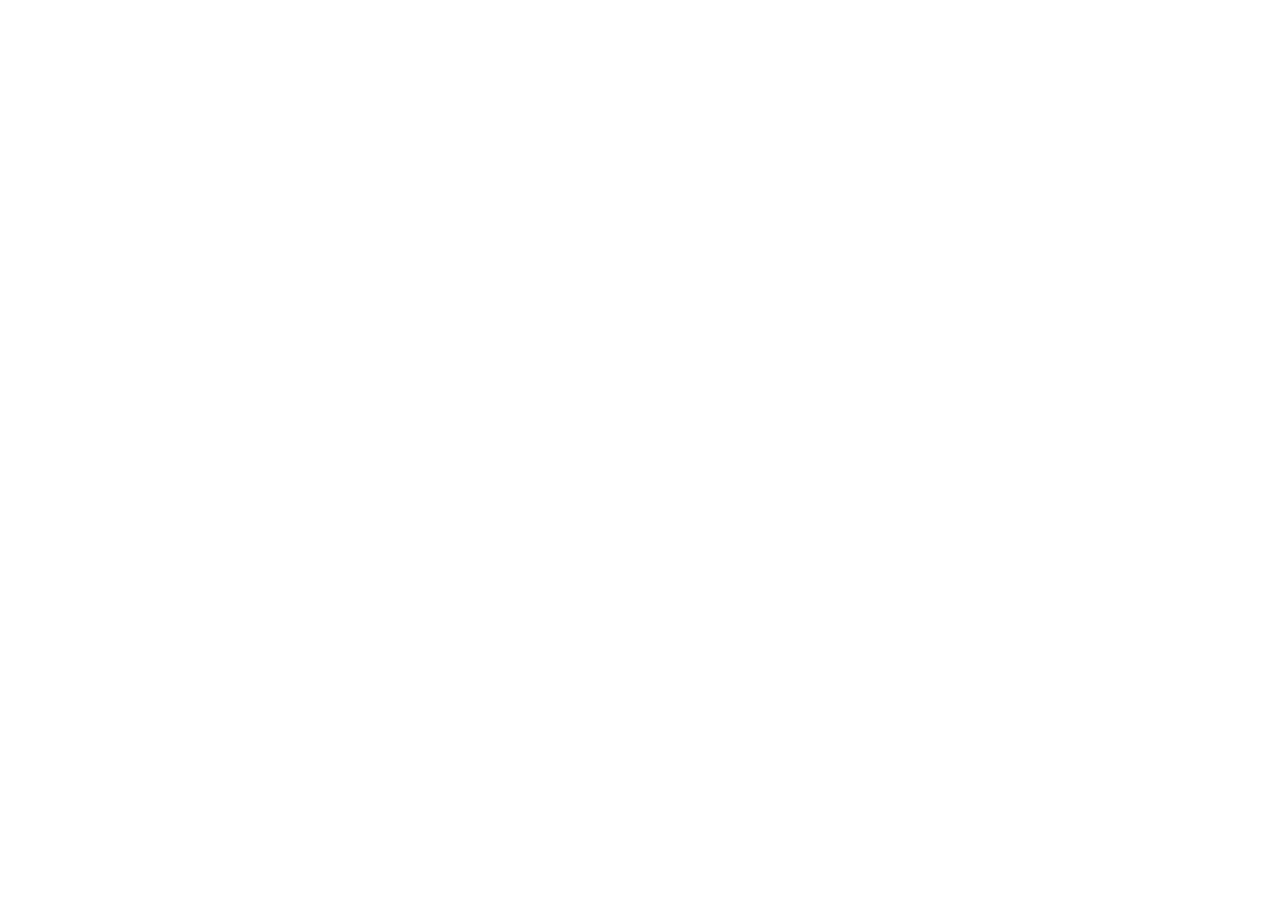
==== index.html @ ca1c9c1f "feat: add responsive tenderBOLT app shell" ====
<!doctype html>
<html lang="ru">
<head>
  <meta charset="utf-8">
  <meta name="viewport" content="width=device-width,initial-scale=1">
  <meta name="theme-color" content="#0b1428">
  <meta name="description" content="tenderBOLT — рабочее пространство по тендерам Казахстана, демонстрационный MVP">
  <title>tenderBOLT — рабочее пространство закупок</title>
  <link rel="stylesheet" href="./styles.css">
</head>
<body>
  <div id="app" aria-live="polite"></div>
  <script src="./app.js" defer></script>
</body>
</html>
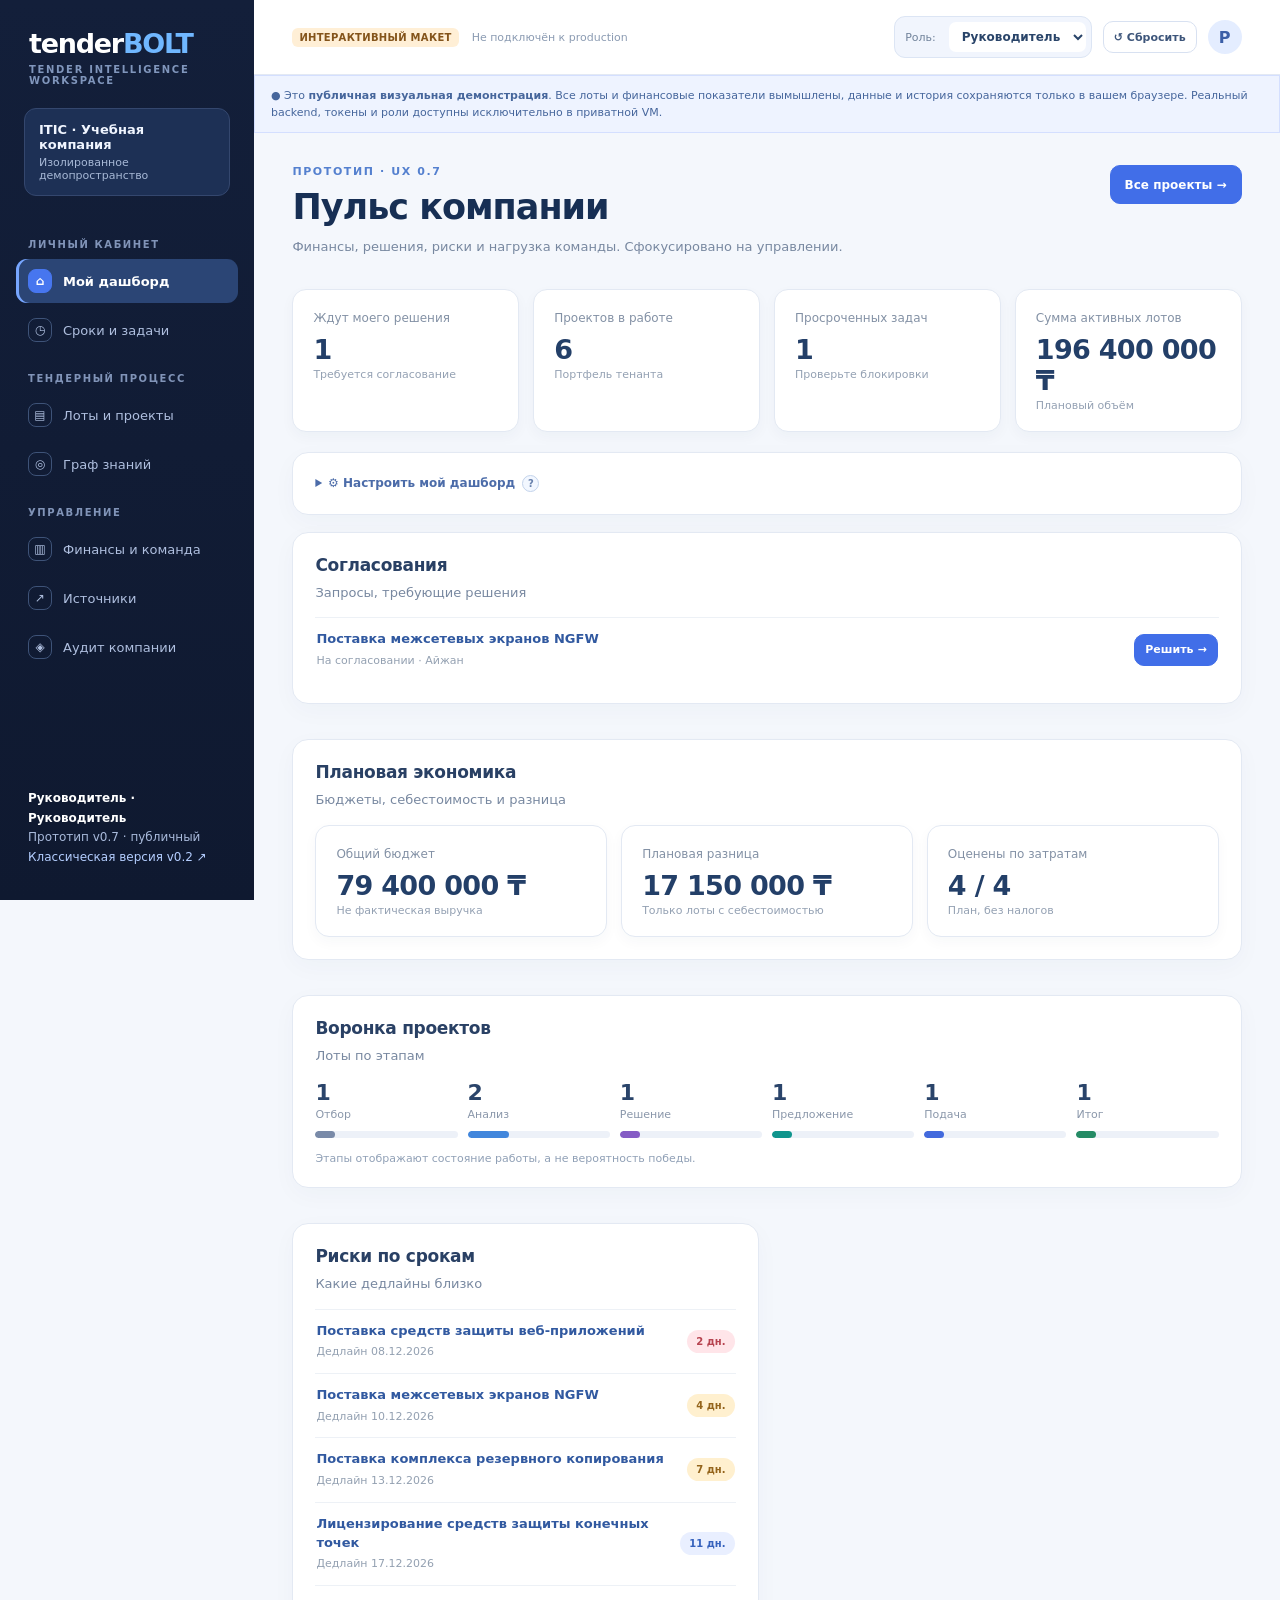
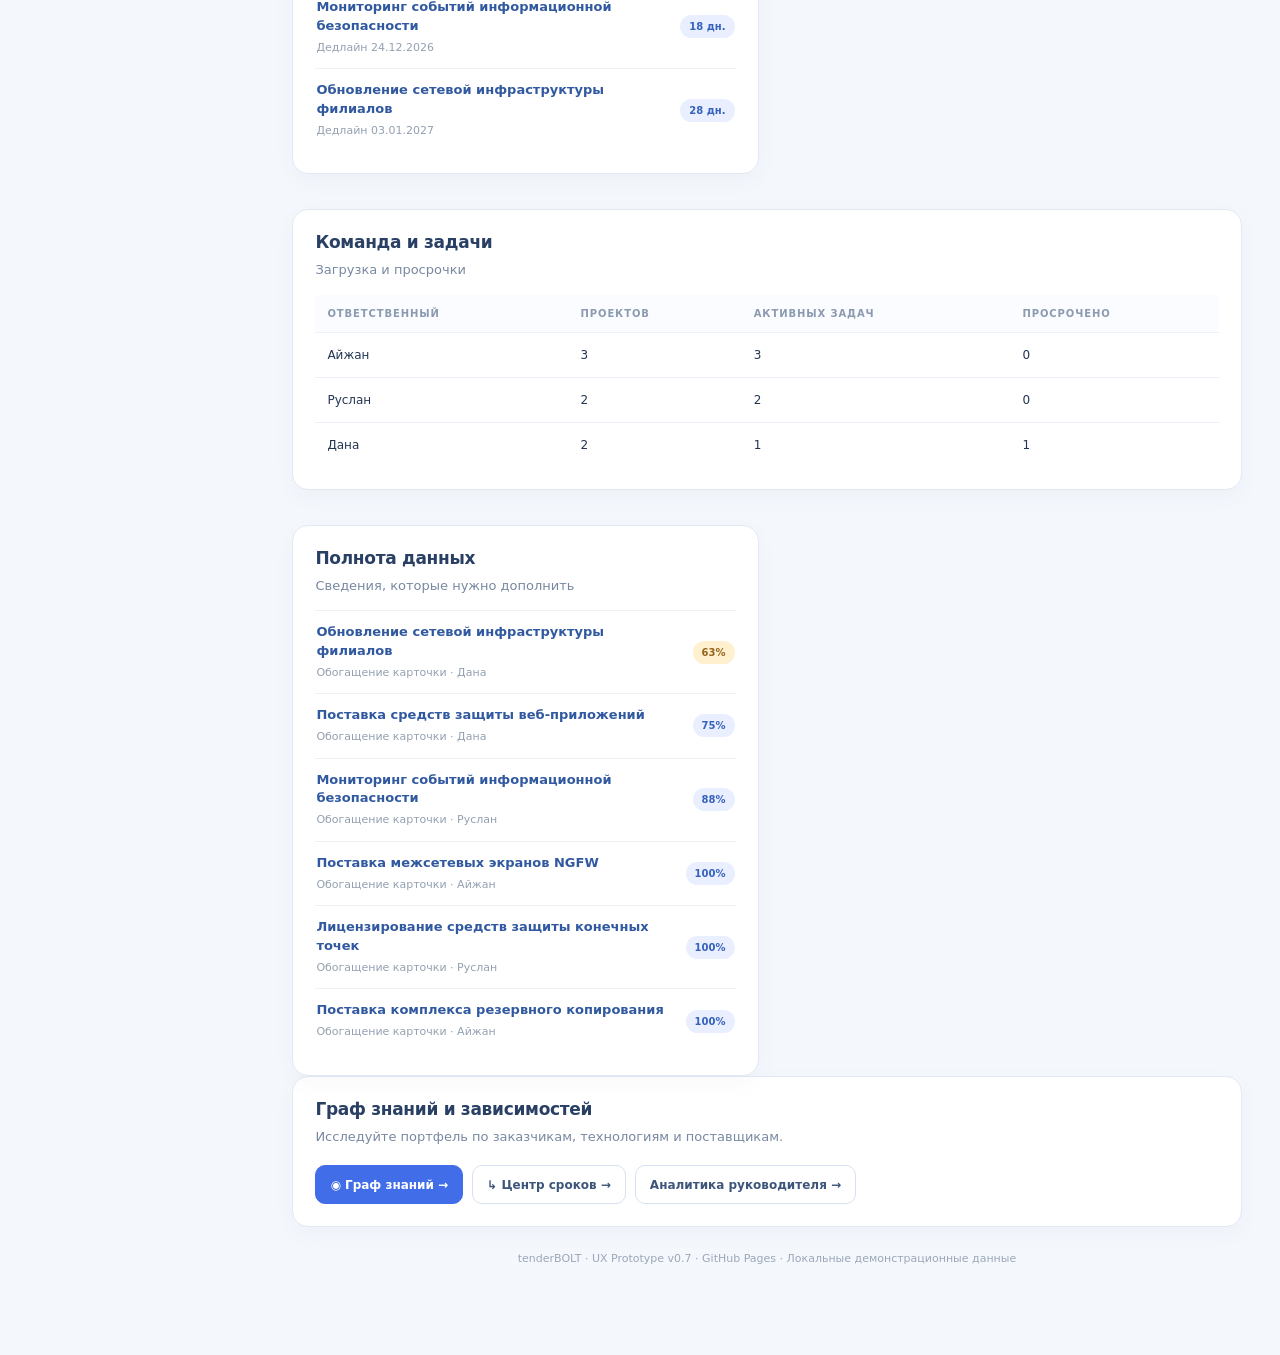
==== commit 925bc105: "Publish tenderBOLT v0.7 UX prototype on GitHub Pages while keeping classic demo" ====
--- a/index.html
+++ b/index.html
@@ -3,13 +3,14 @@
 <head>
   <meta charset="utf-8">
   <meta name="viewport" content="width=device-width,initial-scale=1">
-  <meta name="theme-color" content="#0b1428">
-  <meta name="description" content="tenderBOLT — рабочее пространство по тендерам Казахстана, демонстрационный MVP">
-  <title>tenderBOLT — рабочее пространство закупок</title>
-  <link rel="stylesheet" href="./styles.css">
+  <meta name="theme-color" content="#111d38">
+  <meta name="description" content="tenderBOLT — интерактивный статический UX-прототип руководителя и оператора с дашбордами, карточками, графом и аудитом">
+  <title>tenderBOLT — интерактивный прототип v0.7</title>
+  <link rel="stylesheet" href="./prototype.css">
 </head>
 <body>
   <div id="app" aria-live="polite"></div>
-  <script src="./app.js" defer></script>
+  <noscript>Для интерактивного прототипа нужен JavaScript. Исходная статическая версия доступна по адресу classic.html.</noscript>
+  <script src="./prototype.js" defer></script>
 </body>
 </html>
--- a/prototype.css
+++ b/prototype.css
@@ -0,0 +1,21 @@
+
+:root{color-scheme:light;font-family:Inter,ui-sans-serif,system-ui,-apple-system,"Segoe UI",Arial,sans-serif;--nav:#111d38;--nav-soft:#23395f;--primary:#416de6;--deep:#1b3156;--text:#233553;--muted:#7888a0;--line:#e3e9f3;--page:#f4f7fc;--green:#18875b;--amber:#ad761e;--red:#c34950;--blue:#3764de;--purple:#875cbe;--teal:#008e92;box-sizing:border-box}
+*{box-sizing:border-box}body{margin:0;background:var(--page);color:var(--text)}button,input,textarea,select{font:inherit}button{cursor:pointer}a{color:#315bd1;text-decoration:none}a:hover{text-decoration:underline}button:focus-visible,a:focus-visible,select:focus-visible,input:focus-visible,textarea:focus-visible,summary:focus-visible{outline:3px solid #95b2ff;outline-offset:2px}.app{min-height:100vh;display:grid;grid-template-columns:254px minmax(0,1fr)}
+.sidebar{background:linear-gradient(180deg,#131f3a,#0f1930);color:#d7e2fc;padding:28px 16px;display:flex;flex-direction:column;min-height:100vh;position:sticky;top:0;height:100vh;overflow-y:auto}
+.logo{font-size:27px;font-weight:850;letter-spacing:-1.25px;color:#fff;padding:0 13px}.logo span{color:#70b7ff}.brand-note{margin:5px 13px 22px;font-size:10px;font-weight:800;color:#8096bc;text-transform:uppercase;letter-spacing:1.7px}.workspace-pill{margin:0 8px 22px;background:#1d3055;border:1px solid #34476e;border-radius:12px;padding:13px 14px}.workspace-pill strong{display:block;color:#f0f5ff;font-size:13px}.workspace-pill small{display:block;color:#a7b8d6;font-size:11px;margin-top:4px}.nav-heading{font-size:10px;color:#8194b8;text-transform:uppercase;letter-spacing:1.6px;font-weight:800;margin:21px 12px 9px}
+.nav{display:flex;flex-direction:column;gap:5px}.nav a{padding:10px 12px;display:flex;align-items:center;gap:11px;border-radius:11px;color:#afbfdf;font-size:13px}.nav a:hover{background:#1c3056;color:#fff;text-decoration:none}.nav a.active{background:#2b4575;color:#fff;font-weight:740;box-shadow:inset 3px 0 #77a6ff}.nav-icon{width:24px;height:24px;border:1px solid #3e5378;display:inline-grid;place-items:center;border-radius:8px;font-size:12px;flex:none}.nav a.active .nav-icon{background:#4776ef;border-color:#4776ef}
+.sidebar-foot{margin-top:auto;padding:22px 12px 4px;font-size:12px;color:#a9badb;line-height:1.65}.sidebar-foot strong{color:white}.sidebar-foot a{color:#b4ceff}.demo-label{display:inline-flex;align-items:center;background:#ffefd6;color:#84541b;font-size:10px;font-weight:850;border-radius:6px;padding:4px 7px;letter-spacing:.3px}
+.main{min-width:0}.topbar{background:#fff;border-bottom:1px solid var(--line);height:75px;display:flex;align-items:center;justify-content:space-between;gap:14px;padding:13px clamp(18px,3vw,43px)}.topbar-left{display:flex;align-items:center;gap:13px;min-width:0}.topbar-left .tiny{color:#8b9bb2;font-size:11px}.role-switch{display:flex;align-items:center;gap:8px;background:#f1f5fd;border:1px solid #dce5f4;border-radius:11px;padding:5px}.role-switch label{font-size:11px;color:#71839b;margin:0 5px}.role-switch select{border:none;background:#fff;padding:7px 9px;border-radius:7px;font-size:12px;font-weight:750;color:#294469}.top-actions{display:flex;align-items:center;gap:11px}.circle{height:34px;width:34px;border-radius:50%;display:grid;place-items:center;background:#e4edff;font-weight:850;color:#3a5ea7}.content{max-width:1570px;margin:auto;padding:32px clamp(18px,3vw,43px) 65px}.eyebrow{font-size:11px;letter-spacing:1.6px;color:#5480cf;text-transform:uppercase;font-weight:850}.heading{display:flex;align-items:flex-start;justify-content:space-between;gap:18px;margin-bottom:25px}.heading h1{font-size:clamp(25px,2.9vw,35px);letter-spacing:-1px;margin:8px 0;color:#172f54;line-height:1.2}.subtitle{font-size:13px;line-height:1.65;color:var(--muted);margin:6px 0}.heading-actions{display:flex;gap:8px;align-items:center;flex-wrap:wrap}.btn{display:inline-flex;align-items:center;justify-content:center;gap:8px;border-radius:10px;padding:10px 14px;border:1px solid #d8e1f1;background:white;color:#3d557a;font-size:12px;font-weight:750;min-height:39px;white-space:nowrap}.btn:hover{background:#f5f8fe;text-decoration:none}.btn.primary{background:#416ee8;border-color:#416ee8;color:white}.btn.primary:hover{background:#325ccd}.btn.ghost{border:none;background:transparent}.btn.warn{color:#a94741;border-color:#e9c6c3}.btn:disabled{cursor:not-allowed;opacity:.5}.btn.small{font-size:11px;min-height:32px;padding:7px 10px}.btn.icononly{padding:7px 10px}.card{background:#fff;border:1px solid var(--line);border-radius:16px;box-shadow:0 7px 25px #16345b08;padding:22px;min-width:0}.card+.card{margin-top:18px}.card h2{font-size:17px;letter-spacing:-.3px;margin:0 0 7px;color:#294064}.card h3{font-size:13px;margin:0 0 8px;color:#345077}.hint{padding:11px 14px;background:#edf4ff;border:1px solid #d9e6ff;border-radius:10px;font-size:12px;color:#577099;line-height:1.6;margin:12px 0}.notice{padding:13px 15px;border-radius:11px;font-size:12px;line-height:1.55;margin:0 0 17px;background:#fff7e7;border:1px solid #f0ddb5;color:#8a6521}.notice.blue{background:#edf4ff;border-color:#d6e4fc;color:#4e6a99}.notice.green{background:#eaf9f1;border-color:#c5ecd7;color:#28754d}.notice.red{background:#fff0f0;border-color:#f2d0d0;color:#a44343}.help{display:inline-grid;place-items:center;border:1px solid #c3d3eb;background:#f2f7ff;color:#6982ad;width:17px;height:17px;border-radius:50%;font-size:10px;font-weight:850;vertical-align:middle;margin-left:3px;cursor:help}.muted{color:var(--muted)}.small{font-size:11px}.fine{font-size:11px;color:#90a0b6}.strong{font-weight:800}.tag{font-size:10px;font-weight:800;display:inline-flex;align-items:center;gap:5px;border-radius:99px;padding:6px 9px;background:#eef2f7;color:#64748a;white-space:nowrap}.tag.green{background:#e2f5ea;color:#128153}.tag.blue{background:#e9efff;color:#3662bd}.tag.amber{background:#fff0cf;color:#94641b}.tag.red{background:#ffe5e9;color:#b74450}.tag.purple{background:#efe9fd;color:#8355bd}.tag.teal{background:#def5f3;color:#137f7a}.tag.grey{background:#edf0f6;color:#65738a}.tag.dark{background:#dde4f2;color:#355079}
+.metrics{display:grid;grid-template-columns:repeat(4,minmax(0,1fr));gap:14px;margin-bottom:20px}.metric{padding:19px 20px;border:1px solid var(--line);background:white;border-radius:14px;box-shadow:0 5px 14px #1b366109}.metric small{display:block;color:#8391a5;font-size:12px;line-height:1.5}.metric strong{display:block;font-size:27px;margin-top:7px;color:#233f68;letter-spacing:-.7px;overflow-wrap:anywhere}.metric em{font-size:11px;font-style:normal;color:#94a1b3;margin-top:3px;display:block}.grid2{display:grid;grid-template-columns:minmax(0,1.2fr) minmax(0,1fr);gap:17px}.grid3{display:grid;grid-template-columns:repeat(3,minmax(0,1fr));gap:17px}.dash-grid{display:grid;grid-template-columns:repeat(2,minmax(0,1fr));gap:17px;align-items:start}.dash-grid .wide{grid-column:span 2}.card-title{display:flex;justify-content:space-between;align-items:start;gap:12px;margin-bottom:14px}.card-title p{margin:0}.listrow{display:flex;align-items:center;gap:13px;justify-content:space-between;padding:12px 1px;border-top:1px solid #edf1f6;min-width:0}.listrow:first-child{border-top:none}.listrow strong{display:block;font-size:13px;line-height:1.45;color:#334c70}.listrow small{display:block;font-size:11px;color:#93a0b1;margin-top:4px;line-height:1.5}.listrow a{color:#3159a0}.listrow .right{flex-shrink:0}.empty{text-align:center;color:#8d9aae;font-size:12px;padding:30px 14px;border:1px dashed #dae4f1;border-radius:12px;background:#f9fbff}.pill-dot{display:inline-block;width:8px;height:8px;border-radius:50%;margin-right:7px}.priority{font-size:11px;font-weight:800}.priority.high{color:#a46d16}.priority.critical{color:#ba444c}.priority.normal{color:#49709b}.priority.low{color:#7a8fa2}
+.pipeline{display:grid;grid-template-columns:repeat(6,minmax(0,1fr));gap:10px}.phase strong{display:block;font-size:22px;color:#2a446a}.phase small{display:block;color:#8a97aa;font-size:11px;margin:3px 0 10px}.track{height:7px;background:#edf1f8;border-radius:10px;overflow:hidden}.track i{display:block;height:100%;border-radius:10px;background:#416de6}.phase:nth-child(1) .track i{background:#798aa8}.phase:nth-child(2) .track i{background:#4186dc}.phase:nth-child(3) .track i{background:#855cc5}.phase:nth-child(4) .track i{background:#10958d}.phase:nth-child(5) .track i{background:#436add}.phase:nth-child(6) .track i{background:#258b65}
+.tablewrap{width:100%;overflow-x:auto}table{border-collapse:collapse;width:100%;min-width:720px;text-align:left}th{font-size:10px;letter-spacing:.9px;text-transform:uppercase;color:#8c9ab0;background:#fafcff}td,th{padding:13px 12px;border-bottom:1px solid #edf1f7;vertical-align:middle}td{font-size:12px;line-height:1.5}tbody tr:hover td{background:#fafcff}tr:last-child td{border-bottom:0}.click-row{cursor:pointer}.click-row:focus-visible{outline:3px solid #8fb1ff}.table-title{font-weight:800;color:#315278;font-size:13px}.table-sub{display:block;color:#95a2b5;font-size:11px;margin-top:5px}.toolbar{display:flex;gap:11px;align-items:center;flex-wrap:wrap;margin-bottom:17px}.toolbar input{flex:1 1 250px}.toolbar select{flex:0 1 210px}
+.field{width:100%;border:1px solid #d9e3f0;border-radius:10px;min-height:40px;padding:10px 12px;font-size:12px;background:white;color:#304966}.field:focus{border-color:#7195f9}.field.textarea{resize:vertical;min-height:86px;line-height:1.6}.form-grid{display:grid;grid-template-columns:repeat(2,minmax(0,1fr));gap:14px}.form-grid label{display:block;font-size:12px;color:#536a85;font-weight:750}.form-grid .full{grid-column:1/-1}.form-grid label .field{margin-top:6px}.form-grid small{display:block;color:#899ab1;font-weight:400;margin-top:5px}.form-actions{display:flex;gap:9px;align-items:center;justify-content:flex-start;flex-wrap:wrap;margin-top:18px}
+.tabs{display:flex;align-items:center;gap:5px;flex-wrap:wrap;background:#edf2fa;border:1px solid #e0e8f4;padding:5px;border-radius:11px;margin-bottom:18px;width:max-content;max-width:100%}.tab{border:0;background:transparent;border-radius:8px;color:#6a7f9d;font-size:12px;padding:9px 12px;font-weight:760;white-space:nowrap}.tab.active{background:white;color:#315cb1;box-shadow:0 2px 6px #2d4e751a}
+.steps{display:grid;grid-template-columns:repeat(6,minmax(0,1fr));gap:6px;margin-top:16px}.step{border-top:5px solid #dfe5f1;border-radius:5px;background:#f5f7fb;padding:12px 8px;color:#8793a5;min-height:69px}.step strong{font-size:11px;display:block;margin-bottom:7px}.step small{font-size:11px}.step.done{background:#edf9f2;border-top-color:#258c63;color:#297350}.step.current{background:#eaf2ff;border-top-color:#436fe4;color:#2e60b3}.item-detail{display:grid;grid-template-columns:minmax(0,1.35fr) minmax(290px,1fr);align-items:start;gap:18px}.form-note{font-size:12px;color:#8997ab;line-height:1.55}.taskcheck{width:28px;height:28px;border:1px solid #ccd9eb;border-radius:9px;background:white;font-size:16px;color:#5576b5}.taskcheck.done{background:#e9f9ef;border-color:#c4e8d1;color:#19834e}.done-text{text-decoration:line-through;color:#98a3b5!important}.tags{display:flex;flex-wrap:wrap;gap:7px;margin:12px 0}.chip{display:inline-flex;align-items:center;gap:6px;padding:7px 9px;background:#edf2ff;border-radius:8px;color:#4263a3;font-size:11px;font-weight:800}.chip button{border:none;background:transparent;color:#7490bd;font-weight:850;padding:0 2px}.taskline{display:flex;gap:10px;align-items:center;padding:11px 0;border-bottom:1px solid #edf1f7}.taskline>div{flex:1}.taskline strong{font-size:12px}.taskline small{display:block;color:#94a1b4;font-size:11px;margin-top:4px}.auditline{padding:13px 2px;border-top:1px solid #e9eef6}.auditline strong{font-size:12px}.auditline small{font-size:11px;color:#94a3b6;display:block;margin-top:4px}.auditline code{font:11px ui-monospace,SFMono-Regular,Consolas,monospace;background:#f2f6fe;padding:4px 6px;border-radius:5px;overflow-wrap:anywhere}.auditmeta{display:flex;gap:9px;flex-wrap:wrap;margin:8px 0}
+.graph-shell{padding:0;overflow:hidden}.graphbar{padding:14px 16px;display:flex;gap:9px;align-items:center;flex-wrap:wrap;border-bottom:1px solid var(--line)}.graphbar input{max-width:280px}.graph-body{display:grid;grid-template-columns:minmax(0,1fr) 270px}.graphstage{background:radial-gradient(circle at center,#fff,#f4f8ff);border-right:1px solid #e2e9f4;min-height:540px;position:relative;overflow:hidden}.graphstage svg{width:100%;height:540px;touch-action:none}.graphinfo{padding:18px;max-height:540px;overflow:auto}.graphinfo h3{font-size:15px;color:#2b4264;margin:8px 0}.legend{display:flex;gap:13px;align-items:center;flex-wrap:wrap;padding:13px 17px;border-top:1px solid #e9eef5}.legend span{font-size:11px;color:#708199}.graphnode{cursor:pointer;outline:none}.graphnode:focus circle{stroke:#fff;stroke-width:6}.graphnode text{pointer-events:none;font-size:11px;paint-order:stroke;stroke:white;stroke-width:3px;stroke-linejoin:round;font-weight:740;fill:#334763}.graphrel{display:block;border:0;border-top:1px solid #e7edf6;background:none;text-align:left;width:100%;padding:11px 0;font-size:12px;color:#425a82;cursor:pointer}.graphrel:hover{background:#f5f9ff}
+details.settings{margin:0 0 17px}.settings summary{cursor:pointer;font-size:12px;color:#4c6ca9;font-weight:780}.settings-grid{display:grid;grid-template-columns:repeat(2,minmax(0,1fr));gap:10px;margin:16px 0}.settingrow{display:flex;align-items:center;gap:9px;background:#f5f8ff;border:1px solid #e3ebf8;padding:10px;border-radius:9px;font-size:12px}.settingrow label{flex:1}.settingrow input{accent-color:#426ce8}.settingrow .arrows{display:flex;gap:4px}.settingrow .arrows button{border:1px solid #d7e1f3;background:white;border-radius:6px;padding:4px 7px}
+.auditlist{display:grid;gap:8px}.audit-entry{background:#fafcff;border:1px solid #e2e9f4;border-radius:10px;padding:12px 14px}.audit-entry summary{cursor:pointer;display:flex;align-items:center;justify-content:space-between;gap:12px}.audit-entry small{display:block;color:#8c9aae;margin-top:4px}.audit-entry pre{font-size:11px;background:#eef3fc;border-radius:7px;padding:12px;overflow:auto;white-space:pre-wrap;word-break:break-word}
+.banner-preview{background:#eef3ff;border:1px solid #d4dfff;color:#46669c;font-size:11px;padding:11px 16px;line-height:1.55}.toast{position:fixed;bottom:23px;right:23px;background:#1c355a;color:white;padding:13px 18px;border-radius:11px;box-shadow:0 12px 35px #132b4b44;font-size:12px;z-index:10;max-width:320px}.footer{text-align:center;color:#9ba7b8;font-size:11px;padding:25px 0}.hide{display:none!important}
+@media(max-width:1250px){.grid3{grid-template-columns:repeat(2,minmax(0,1fr))}.pipeline{grid-template-columns:repeat(3,minmax(0,1fr))}.graph-body{grid-template-columns:1fr}.graphinfo{max-height:none;border-top:1px solid var(--line)}}
+@media(max-width:990px){.app{grid-template-columns:70px minmax(0,1fr)}.sidebar{padding:23px 8px}.sidebar .logo{font-size:0;padding:0;text-align:center}.sidebar .logo:after{content:"⚡";font-size:26px}.brand-note,.workspace-pill,.sidebar-foot,.nav-heading,.nav a .nav-label{display:none}.nav a{justify-content:center;padding:9px 3px}.nav-icon{width:36px;height:36px}.nav{gap:8px;margin-bottom:11px}.grid2,.item-detail{grid-template-columns:1fr}}
+@media(max-width:650px){.app{display:block}.sidebar{height:auto;min-height:0;position:relative;display:block;padding:13px}.sidebar .logo{font-size:18px;text-align:left}.sidebar .logo:after{content:none}.nav{display:flex;flex-direction:row;overflow-x:auto;gap:4px;margin:9px 0}.nav a{padding:5px}.nav-heading,.workspace-pill,.sidebar-foot{display:none}.nav-icon{width:32px;height:32px}.content{padding:23px 14px 45px}.topbar{padding:11px 14px;height:auto;flex-wrap:wrap}.topbar-left .tiny{display:none}.heading{flex-direction:column}.metrics{grid-template-columns:repeat(2,minmax(0,1fr))}.metric{padding:14px}.metric strong{font-size:19px}.grid3,.dash-grid,.settings-grid,.form-grid{grid-template-columns:1fr}.dash-grid .wide,.form-grid .full{grid-column:auto}.card{padding:16px}.pipeline{grid-template-columns:repeat(2,minmax(0,1fr))}.steps{grid-template-columns:repeat(3,minmax(0,1fr))}.graphstage,.graphstage svg{min-height:370px;height:370px}.top-actions{width:100%;justify-content:space-between}}
